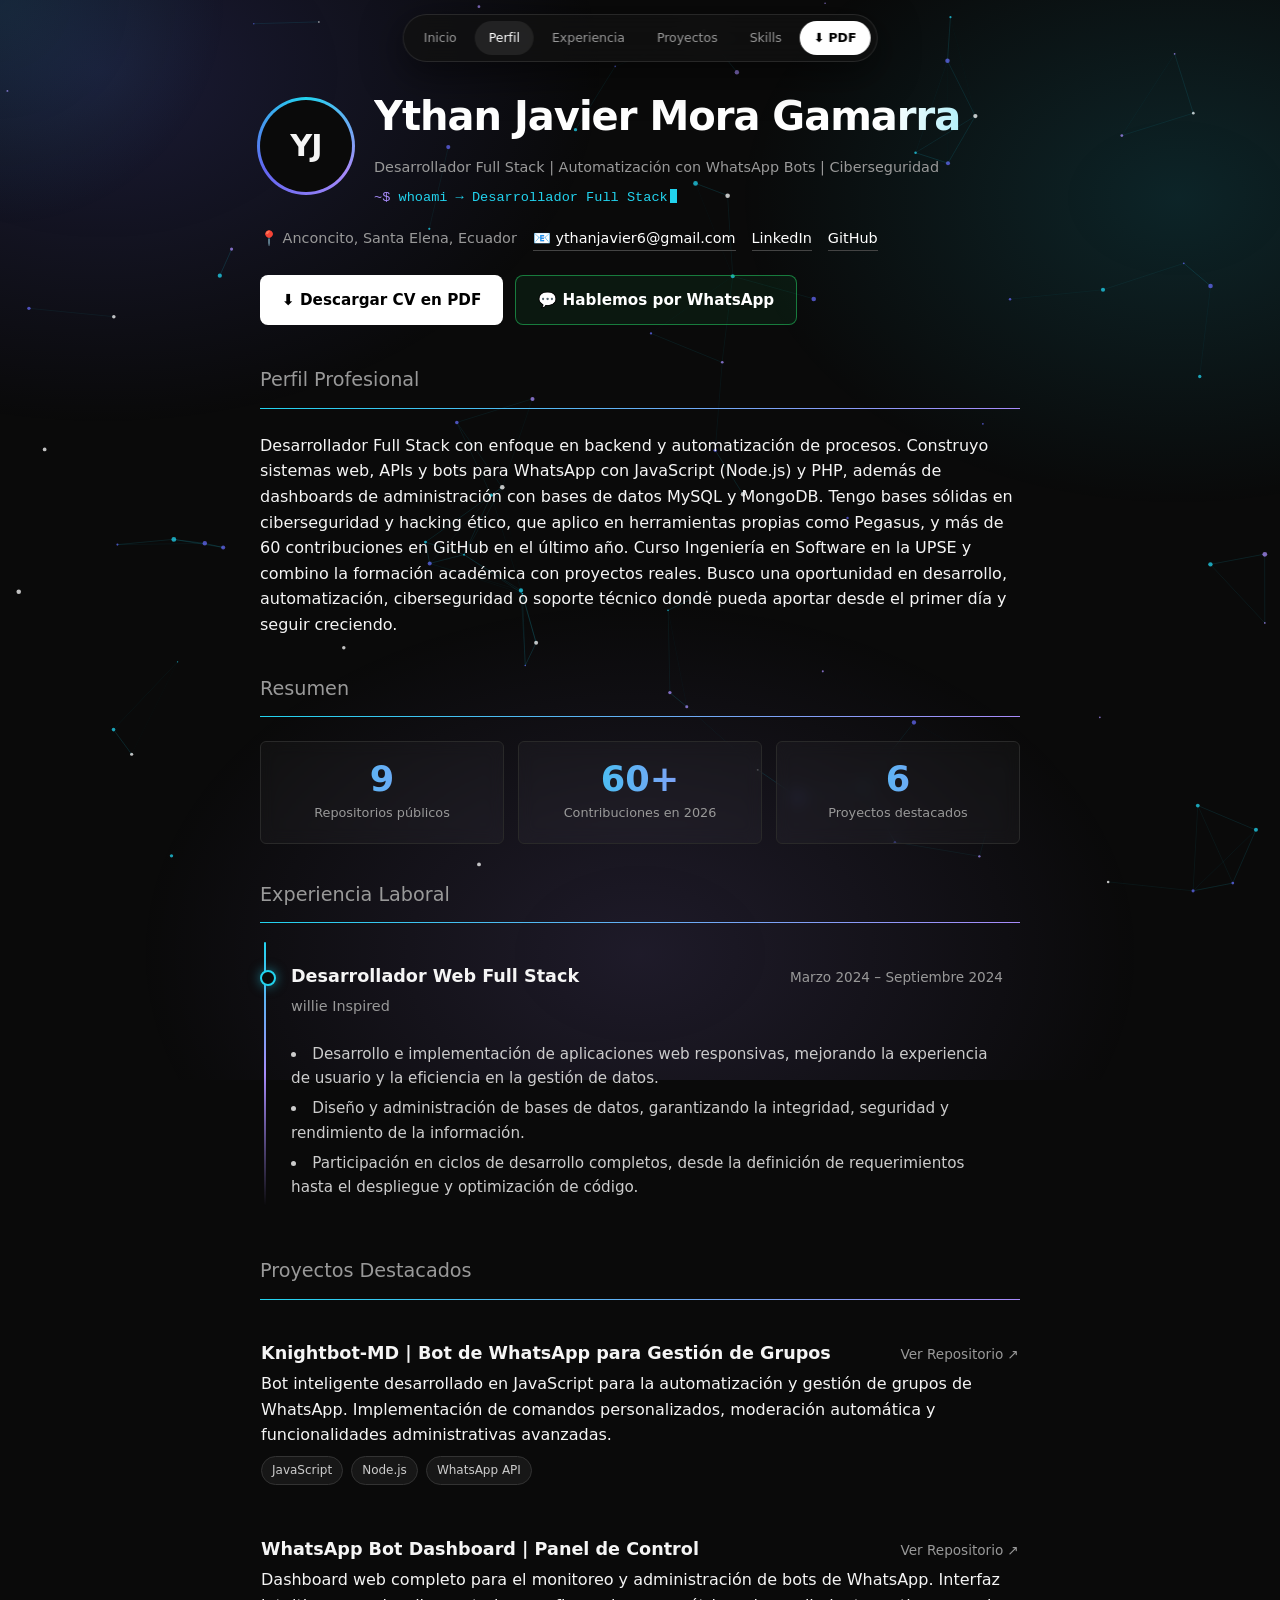
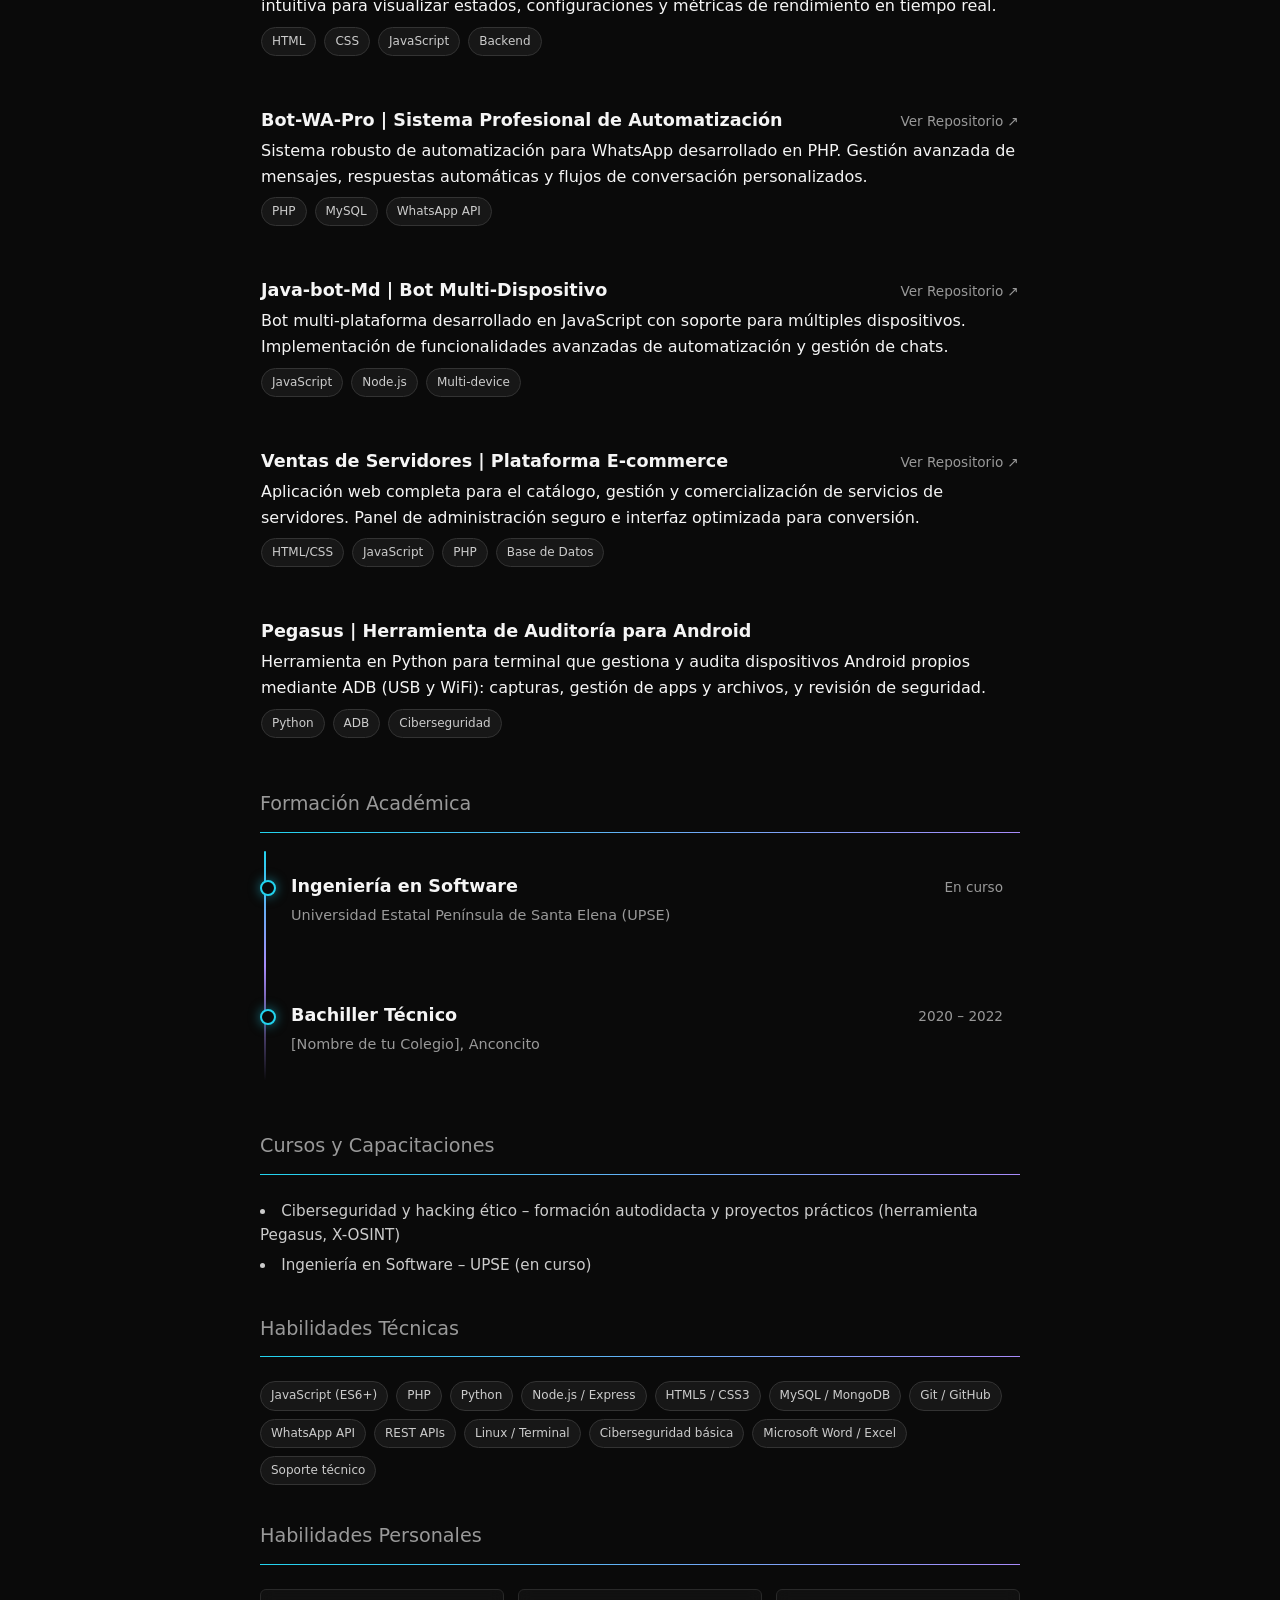
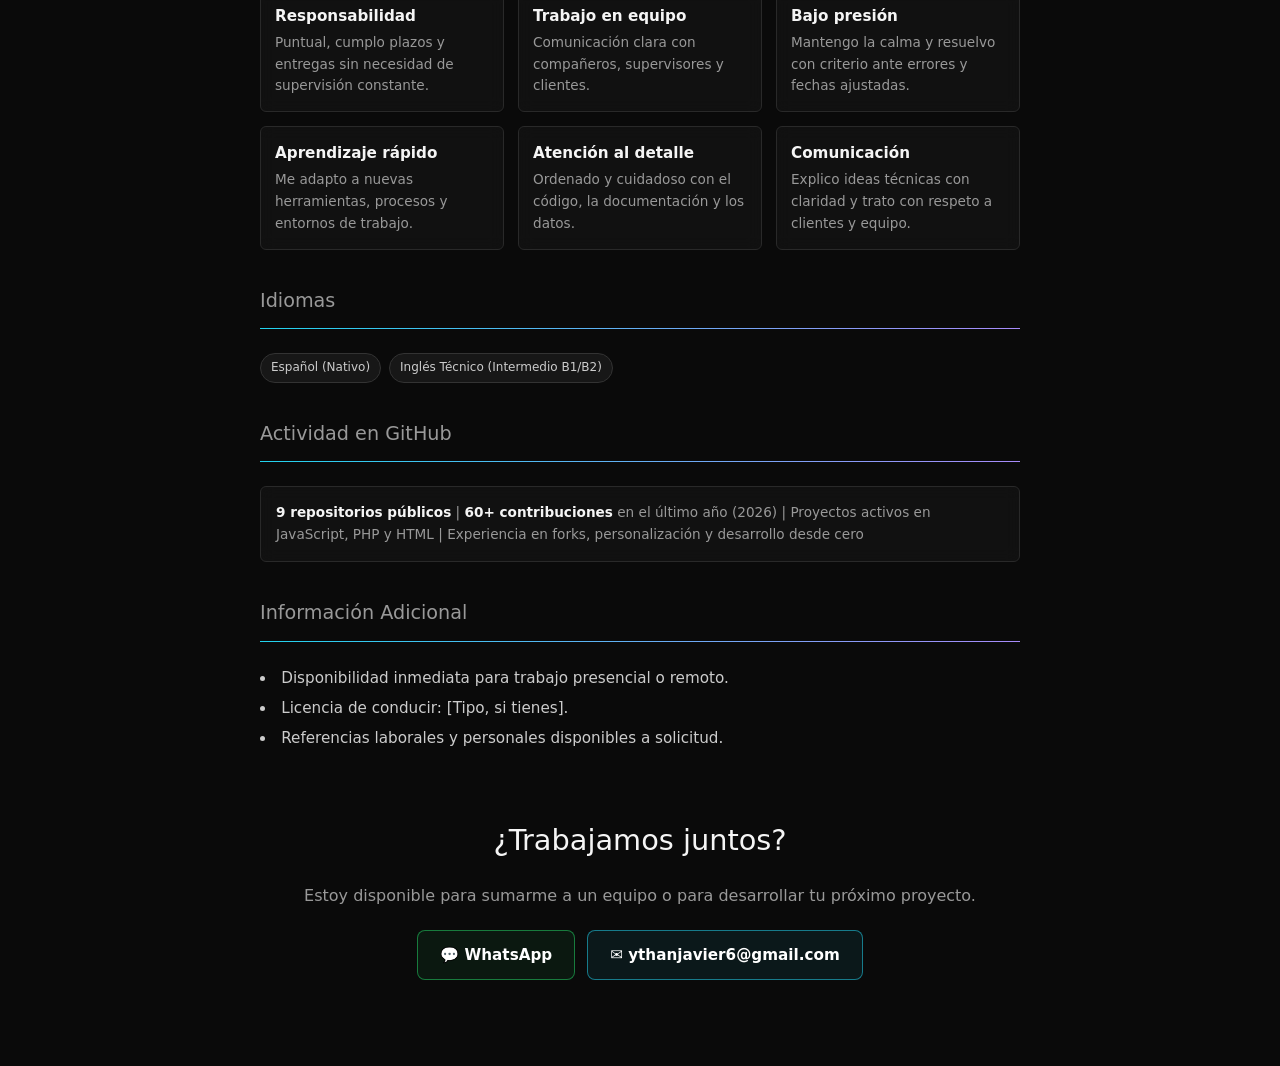
==== cv.html @ 25baaafd "Add files via upload" ====
<!DOCTYPE html>
<html lang="es">
<head>
  <meta charset="UTF-8">
  <meta name="viewport" content="width=device-width, initial-scale=1.0">
  <meta name="description" content="CV de Ythan Javier Mora Gamarra: Desarrollador Full Stack, automatización con WhatsApp Bots y ciberseguridad. Anconcito, Ecuador.">
  <meta name="theme-color" content="#0a0a0a">
  <title>CV - Ythan Javier Mora Gamarra</title>
  <style>
    :root { --bg: #0a0a0a; --text: #f5f5f5; --muted: #999; --line: #292929; --accent: #fff; }
    * { box-sizing: border-box; margin: 0; padding: 0; }
    body { background: var(--bg); color: var(--text); font-family: 'Inter', system-ui, sans-serif; line-height: 1.6; padding: 40px 20px; max-width: 800px; margin: 0 auto; }
    h1 { font-size: 2.5rem; letter-spacing: -1px; margin-bottom: 8px; }
    h2 { font-size: 1.2rem; color: var(--muted); font-weight: 500; margin-bottom: 24px; border-bottom: 1px solid var(--line); padding-bottom: 12px; }
    h3 { font-size: 1.1rem; margin-bottom: 4px; }
    .subtitle { font-size: 0.9rem; color: var(--muted); margin-bottom: 24px; }
    .contact-info { display: flex; flex-wrap: wrap; gap: 16px; font-size: 0.9rem; color: var(--muted); margin-bottom: 24px; }
    .contact-info a { color: var(--accent); text-decoration: none; border-bottom: 1px solid #444; }
    .btn-download { display: inline-flex; align-items: center; gap: 8px; background: var(--accent); color: #000; border: none; padding: 12px 22px; border-radius: 8px; font-size: 0.95rem; font-weight: 600; cursor: pointer; margin-bottom: 40px; font-family: inherit; }
    .btn-download:hover { background: #ddd; }
    .section { margin-bottom: 36px; }
    .job, .project, .edu { margin-bottom: 20px; }
    .job-header, .project-header { display: flex; justify-content: space-between; align-items: baseline; flex-wrap: wrap; }
    .date { font-size: 0.85rem; color: var(--muted); font-variant-numeric: tabular-nums; }
    a.date { color: var(--muted); text-decoration: none; }
    ul { list-style-position: inside; color: #ccc; font-size: 0.95rem; margin-top: 8px; }
    li { margin-bottom: 6px; }
    .tags { display: flex; flex-wrap: wrap; gap: 8px; margin-top: 8px; }
    .tag { font-size: 0.75rem; background: #171717; border: 1px solid #333; padding: 4px 10px; border-radius: 100px; color: #ccc; }
    .grid { display: grid; grid-template-columns: repeat(auto-fit, minmax(230px, 1fr)); gap: 14px; }
    .card { background: #111; border: 1px solid var(--line); padding: 14px; border-radius: 6px; }
    .card h3 { font-size: 0.95rem; }
    .card p { font-size: 0.85rem; color: var(--muted); margin: 0; }
    .github-stats { background: #111; border: 1px solid var(--line); padding: 15px; border-radius: 6px; margin-top: 10px; }
    .github-stats p { margin: 0; font-size: 0.85rem; color: var(--muted); }
    .github-stats strong { color: var(--text); }
    .refs { font-size: 0.9rem; color: var(--muted); }


    /* ===== Animaciones y efectos ===== */
    #bg { position: fixed; inset: 0; width: 100%; height: 100%; z-index: 0; pointer-events: none; }
    header, .section { position: relative; z-index: 1; }
    #progress { position: fixed; top: 0; left: 0; height: 3px; width: 0; background: linear-gradient(90deg, #6366f1, #22d3ee, #a78bfa); z-index: 10; box-shadow: 0 0 12px #22d3ee88; }

    h1 { background: linear-gradient(90deg, #fff 0%, #fff 35%, #22d3ee 50%, #a78bfa 65%, #fff 100%); background-size: 250% 100%; -webkit-background-clip: text; background-clip: text; -webkit-text-fill-color: transparent; animation: shimmer 6s linear infinite, fadeDown .9s ease both; }
    @keyframes shimmer { from { background-position: 100% 0; } to { background-position: -150% 0; } }
    @keyframes fadeDown { from { opacity: 0; transform: translateY(-18px); } to { opacity: 1; transform: none; } }
    @keyframes fadeUp { from { opacity: 0; transform: translateY(18px); } to { opacity: 1; transform: none; } }
    header .subtitle { animation: fadeUp .9s .25s ease both; }
    header .contact-info { animation: fadeUp .9s .4s ease both; }
    .btn-download { animation: fadeUp .9s .55s ease both, pulse 2.8s 1.6s infinite; transition: transform .2s, box-shadow .2s; }
    .btn-download:hover { transform: translateY(-2px) scale(1.03); box-shadow: 0 8px 28px #22d3ee55; }
    .btn-download:active { transform: scale(.98); }
    @keyframes pulse { 0%,100% { box-shadow: 0 0 0 0 #22d3ee66; } 50% { box-shadow: 0 0 0 12px #22d3ee00; } }

    .reveal { opacity: 0; transform: translateY(28px); transition: opacity .7s ease, transform .7s ease; transition-delay: var(--d, 0s); }
    .reveal.visible { opacity: 1; transform: none; }

    h2 { position: relative; }
    h2::after { content: ""; position: absolute; left: 0; bottom: -1px; height: 1px; width: 0; background: linear-gradient(90deg, #22d3ee, #a78bfa); transition: width 1s ease .2s; }
    .section.visible h2::after { width: 100%; }

    .project, .job, .edu { padding: 14px 16px; margin-left: -16px; margin-right: -16px; border-radius: 10px; border: 1px solid transparent; transition: background .25s, border-color .25s, transform .25s; }
    .project:hover, .job:hover, .edu:hover { background: #ffffff08; border-color: #22d3ee33; transform: translateX(4px); }
    .card { transition: transform .25s, border-color .25s, box-shadow .25s; }
    .card:hover { transform: translateY(-5px); border-color: #22d3ee66; box-shadow: 0 10px 30px #22d3ee18; }
    .tag { transition: transform .2s, border-color .2s, background .2s, color .2s; }
    .tag:hover { transform: translateY(-2px); border-color: #22d3ee; background: #22d3ee14; color: #fff; }
    a.date { transition: color .2s; }
    a.date:hover { color: #22d3ee; }
    .contact-info a { transition: color .2s, border-color .2s; }
    .contact-info a:hover { color: #22d3ee; border-color: #22d3ee; }

    .stats { display: grid; grid-template-columns: repeat(auto-fit, minmax(150px, 1fr)); gap: 14px; }
    .stat { background: #111; border: 1px solid var(--line); border-radius: 6px; padding: 18px 14px; text-align: center; transition: transform .25s, border-color .25s; }
    .stat:hover { transform: translateY(-4px); border-color: #22d3ee66; }
    .stat strong { display: block; font-size: 2.2rem; line-height: 1.1; background: linear-gradient(90deg, #22d3ee, #a78bfa); -webkit-background-clip: text; background-clip: text; -webkit-text-fill-color: transparent; font-variant-numeric: tabular-nums; }
    .stat span { font-size: .8rem; color: var(--muted); }

    /* ===== Nivel pro ===== */
    html { scroll-behavior: smooth; scroll-padding-top: 80px; }
    body { padding-top: 84px; }
    body::before { content: ""; position: fixed; inset: -20%; z-index: 0; pointer-events: none; background: radial-gradient(40% 40% at 20% 20%, #6366f130, transparent 70%), radial-gradient(35% 35% at 80% 30%, #22d3ee22, transparent 70%), radial-gradient(40% 40% at 50% 90%, #a78bfa22, transparent 70%); animation: drift 24s ease-in-out infinite alternate; }
    @keyframes drift { to { transform: translate3d(4%, -3%, 0) scale(1.12); } }
    #spot { position: fixed; left: 0; top: 0; width: 520px; height: 520px; margin: -260px 0 0 -260px; border-radius: 50%; pointer-events: none; z-index: 0; background: radial-gradient(circle, #22d3ee18, transparent 62%); will-change: transform; }

    #nav { position: fixed; top: 14px; left: 50%; transform: translateX(-50%); z-index: 20; display: flex; gap: 4px; padding: 6px; max-width: calc(100vw - 20px); overflow-x: auto; background: #111c; border: 1px solid #ffffff1a; border-radius: 100px; -webkit-backdrop-filter: blur(14px); backdrop-filter: blur(14px); box-shadow: 0 10px 40px #0008; scrollbar-width: none; }
    #nav::-webkit-scrollbar { display: none; }
    #nav a { flex: none; font-size: .78rem; color: var(--muted); text-decoration: none; padding: 7px 14px; border-radius: 100px; transition: background .2s, color .2s; }
    #nav a:hover { color: #fff; }
    #nav a.on { background: #ffffff14; color: #fff; }
    #nav .nav-pdf { background: #fff; color: #000; font-weight: 600; }
    #nav .nav-pdf:hover { background: #22d3ee; color: #000; }

    .hero-top { display: flex; align-items: center; gap: 22px; flex-wrap: wrap; margin-bottom: 18px; }
    .hero-top .subtitle { margin-bottom: 8px; }
    .avatar { position: relative; isolation: isolate; width: 92px; height: 92px; flex: none; border-radius: 50%; display: grid; place-items: center; font-size: 1.9rem; font-weight: 800; letter-spacing: -1px; animation: fadeDown .9s ease both; }
    .avatar::before { content: ""; position: absolute; inset: -3px; border-radius: 50%; z-index: -2; background: conic-gradient(#22d3ee, #a78bfa, #6366f1, #22d3ee); animation: spin 6s linear infinite; }
    .avatar::after { content: ""; position: absolute; inset: 0; border-radius: 50%; background: #0a0a0a; z-index: -1; }
    @keyframes spin { to { transform: rotate(360deg); } }
    .typing { font-family: ui-monospace, Menlo, Consolas, monospace; font-size: .85rem; color: #22d3ee; margin: 0; min-height: 1.4em; }
    .typing .prompt { color: #a78bfa; }
    .caret { display: inline-block; width: 7px; height: 1em; background: #22d3ee; margin-left: 2px; vertical-align: -2px; animation: blink 1s steps(1) infinite; }
    @keyframes blink { 50% { opacity: 0; } }

    .cta-row { display: flex; gap: 12px; flex-wrap: wrap; margin-bottom: 40px; }
    .cta-row .btn-download { margin-bottom: 0; }
    .btn-wa, .btn-mail { display: inline-flex; align-items: center; gap: 8px; padding: 12px 22px; border-radius: 8px; font-size: .95rem; font-weight: 600; text-decoration: none; color: #fff; transition: transform .2s, box-shadow .2s, background .2s; animation: fadeUp .9s .65s ease both; }
    .btn-wa { border: 1px solid #25d36688; background: #25d36612; }
    .btn-wa:hover { background: #25d36628; transform: translateY(-2px); box-shadow: 0 8px 28px #25d36644; }
    .btn-mail { border: 1px solid #22d3ee88; background: #22d3ee12; }
    .btn-mail:hover { background: #22d3ee28; transform: translateY(-2px); box-shadow: 0 8px 28px #22d3ee44; }
    .cta-final { text-align: center; padding: 30px 0 10px; }
    .cta-final h2 { font-size: 1.8rem; color: var(--text); border: none; margin-bottom: 8px; }
    .cta-final h2::after { display: none; }
    .cta-final p { color: var(--muted); margin-bottom: 22px; }
    .cta-final .cta-row { justify-content: center; margin-bottom: 0; }

    #experiencia, #formacion { position: relative; }
    #experiencia::before, #formacion::before { content: ""; position: absolute; left: 4px; top: 62px; bottom: 14px; width: 2px; border-radius: 2px; background: linear-gradient(#22d3ee, #a78bfa, transparent); }
    .job, .edu { position: relative; }
    #experiencia .job, #formacion .edu { margin-left: 0; margin-right: 0; padding-left: 30px; }
    #experiencia .job::before, #formacion .edu::before { content: ""; position: absolute; left: -1px; top: 22px; width: 12px; height: 12px; border-radius: 50%; background: #0a0a0a; border: 2px solid #22d3ee; box-shadow: 0 0 12px #22d3ee88; }

    .card, .stat, .github-stats { background: #ffffff08; -webkit-backdrop-filter: blur(8px); backdrop-filter: blur(8px); }
    .card.reveal, .project.reveal, .job.reveal, .edu.reveal { transition: opacity .7s ease, transform .3s ease, background .25s, border-color .25s, box-shadow .25s; }
    .card.tilt, .stat.tilt { transition: border-color .25s, box-shadow .25s; }

    @media (prefers-reduced-motion: reduce) {
      *, *::before, *::after { animation: none !important; transition: none !important; }
      .reveal { opacity: 1; transform: none; }
      h1 { -webkit-text-fill-color: #fff; background: none; }
    }

    @media print {
      @page { margin: 14mm; }
      body { background: #fff; color: #111; padding: 0; max-width: 100%; }
      h1, h3, a { color: #000 !important; }
      .subtitle, .date, .contact-info, li, .tag, .card p, .refs { color: #333 !important; }
      .tag { border-color: #ccc; background: #f5f5f5; }
      .github-stats, .card, .stat { border-color: #ccc; background: #f9f9f9; }
      .stat strong { background: none; -webkit-text-fill-color: #000; }
      .stat span { color: #333; }
      h2 { border-color: #ccc; }
      a { text-decoration: none; border: none !important; }
      .btn-download, #bg, #progress { display: none !important; }
      .reveal { opacity: 1 !important; transform: none !important; }
      h1 { background: none !important; -webkit-text-fill-color: #000 !important; animation: none !important; }
      h2::after { display: none; }
      #nav, #spot, .btn-wa, .btn-mail, .typing, .avatar::before, body::before { display: none !important; }
      .avatar { width: 72px; height: 72px; font-size: 1.5rem; border: 2px solid #000; color: #000; }
      .avatar::after { background: #fff; }
      body { padding-top: 0; }
      #experiencia::before, #formacion::before, #experiencia .job::before, #formacion .edu::before { display: none; }
      #experiencia .job, #formacion .edu { padding-left: 0; }
      .card, .stat, .github-stats { background: #f9f9f9; -webkit-backdrop-filter: none; backdrop-filter: none; }
      .cta-final h2 { color: #000; }
      .project, .job, .edu { margin: 0 0 20px; padding: 0; }
      .job, .project, .edu, .card, .stat { break-inside: avoid; }
    }
  </style>
</head>
<body>
  <canvas id="bg"></canvas>
  <div id="progress"></div>
  <nav id="nav" aria-label="Secciones">
    <a href="index.html">Inicio</a><a href="#perfil">Perfil</a><a href="#experiencia">Experiencia</a><a href="#proyectos">Proyectos</a><a href="#habilidades">Skills</a><a class="nav-pdf" href="#" onclick="window.print();return false">⬇ PDF</a>
  </nav>
  <header id="top">
    <div class="hero-top">
      <div class="avatar">YJ</div>
      <div>
        <h1>Ythan Javier Mora Gamarra</h1>
        <p class="subtitle">Desarrollador Full Stack | Automatización con WhatsApp Bots | Ciberseguridad</p>
        <p class="typing"><span class="prompt">~$</span> <span id="typed"></span><span class="caret"></span></p>
      </div>
    </div>
    <div class="contact-info">
      <span>📍 Anconcito, Santa Elena, Ecuador</span>
      <a href="mailto:ythanjavier6@gmail.com">📧 ythanjavier6@gmail.com</a>
      <a href="https://linkedin.com/in/ythan-javier-3664b032b" target="_blank">LinkedIn</a>
      <a href="https://github.com/JAVIER10733" target="_blank">GitHub</a>
    </div>
    <div class="cta-row">
      <button class="btn-download" onclick="window.print()">⬇ Descargar CV en PDF</button>
      <a class="btn-wa" href="https://wa.me/593991459589?text=Hola%20Ythan,%20vi%20tu%20CV%20y%20me%20gustar%C3%ADa%20contactarte." target="_blank">💬 Hablemos por WhatsApp</a>
    </div>
  </header>

  <section class="section" id="perfil">
    <h2>Perfil Profesional</h2>
    <p>Desarrollador Full Stack con enfoque en backend y automatización de procesos. Construyo sistemas web, APIs y bots para WhatsApp con JavaScript (Node.js) y PHP, además de dashboards de administración con bases de datos MySQL y MongoDB. Tengo bases sólidas en ciberseguridad y hacking ético, que aplico en herramientas propias como Pegasus, y más de 60 contribuciones en GitHub en el último año. Curso Ingeniería en Software en la UPSE y combino la formación académica con proyectos reales. Busco una oportunidad en desarrollo, automatización, ciberseguridad o soporte técnico donde pueda aportar desde el primer día y seguir creciendo.</p>
  </section>

  <section class="section">
    <h2>Resumen</h2>
    <div class="stats">
      <div class="stat"><strong class="stat-num" data-count="9">9</strong><span>Repositorios públicos</span></div>
      <div class="stat"><strong class="stat-num" data-count="60" data-suffix="+">60+</strong><span>Contribuciones en 2026</span></div>
      <div class="stat"><strong class="stat-num" data-count="6">6</strong><span>Proyectos destacados</span></div>
    </div>
  </section>

  <section class="section" id="experiencia">
    <h2>Experiencia Laboral</h2>

    <div class="job">
      <div class="job-header">
        <h3>Desarrollador Web Full Stack</h3>
        <span class="date">Marzo 2024 – Septiembre 2024</span>
      </div>
      <p class="subtitle">willie Inspired</p>
      <ul>
        <li>Desarrollo e implementación de aplicaciones web responsivas, mejorando la experiencia de usuario y la eficiencia en la gestión de datos.</li>
        <li>Diseño y administración de bases de datos, garantizando la integridad, seguridad y rendimiento de la información.</li>
        <li>Participación en ciclos de desarrollo completos, desde la definición de requerimientos hasta el despliegue y optimización de código.</li>
      </ul>
    </div>
  </section>

  <section class="section" id="proyectos">
    <h2>Proyectos Destacados</h2>

    <div class="project">
      <div class="project-header">
        <h3>Knightbot-MD | Bot de WhatsApp para Gestión de Grupos</h3>
        <a href="https://github.com/JAVIER10733/Knightbot-MD" target="_blank" class="date">Ver Repositorio ↗</a>
      </div>
      <p>Bot inteligente desarrollado en JavaScript para la automatización y gestión de grupos de WhatsApp. Implementación de comandos personalizados, moderación automática y funcionalidades administrativas avanzadas.</p>
      <div class="tags"><span class="tag">JavaScript</span><span class="tag">Node.js</span><span class="tag">WhatsApp API</span></div>
    </div>

    <div class="project">
      <div class="project-header">
        <h3>WhatsApp Bot Dashboard | Panel de Control</h3>
        <a href="https://github.com/JAVIER10733/whatsapp-bot-dashboard" target="_blank" class="date">Ver Repositorio ↗</a>
      </div>
      <p>Dashboard web completo para el monitoreo y administración de bots de WhatsApp. Interfaz intuitiva para visualizar estados, configuraciones y métricas de rendimiento en tiempo real.</p>
      <div class="tags"><span class="tag">HTML</span><span class="tag">CSS</span><span class="tag">JavaScript</span><span class="tag">Backend</span></div>
    </div>

    <div class="project">
      <div class="project-header">
        <h3>Bot-WA-Pro | Sistema Profesional de Automatización</h3>
        <a href="https://github.com/JAVIER10733/bot-wa-pro" target="_blank" class="date">Ver Repositorio ↗</a>
      </div>
      <p>Sistema robusto de automatización para WhatsApp desarrollado en PHP. Gestión avanzada de mensajes, respuestas automáticas y flujos de conversación personalizados.</p>
      <div class="tags"><span class="tag">PHP</span><span class="tag">MySQL</span><span class="tag">WhatsApp API</span></div>
    </div>

    <div class="project">
      <div class="project-header">
        <h3>Java-bot-Md | Bot Multi-Dispositivo</h3>
        <a href="https://github.com/JAVIER10733/Java-bot-Md" target="_blank" class="date">Ver Repositorio ↗</a>
      </div>
      <p>Bot multi-plataforma desarrollado en JavaScript con soporte para múltiples dispositivos. Implementación de funcionalidades avanzadas de automatización y gestión de chats.</p>
      <div class="tags"><span class="tag">JavaScript</span><span class="tag">Node.js</span><span class="tag">Multi-device</span></div>
    </div>

    <div class="project">
      <div class="project-header">
        <h3>Ventas de Servidores | Plataforma E-commerce</h3>
        <a href="https://github.com/JAVIER10733" target="_blank" class="date">Ver Repositorio ↗</a>
      </div>
      <p>Aplicación web completa para el catálogo, gestión y comercialización de servicios de servidores. Panel de administración seguro e interfaz optimizada para conversión.</p>
      <div class="tags"><span class="tag">HTML/CSS</span><span class="tag">JavaScript</span><span class="tag">PHP</span><span class="tag">Base de Datos</span></div>
    </div>

    <div class="project">
      <div class="project-header">
        <h3>Pegasus | Herramienta de Auditoría para Android</h3>
      </div>
      <p>Herramienta en Python para terminal que gestiona y audita dispositivos Android propios mediante ADB (USB y WiFi): capturas, gestión de apps y archivos, y revisión de seguridad.</p>
      <div class="tags"><span class="tag">Python</span><span class="tag">ADB</span><span class="tag">Ciberseguridad</span></div>
    </div>
  </section>

  <section class="section" id="formacion">
    <h2>Formación Académica</h2>
    <div class="edu">
      <div class="job-header">
        <h3>Ingeniería en Software</h3>
        <span class="date">En curso</span>
      </div>
      <p class="subtitle">Universidad Estatal Península de Santa Elena (UPSE)</p>
    </div>
    <div class="edu">
      <div class="job-header">
        <h3>Bachiller Técnico</h3>
        <span class="date">2020 – 2022</span>
      </div>
      <p class="subtitle">[Nombre de tu Colegio], Anconcito</p>
    </div>
  </section>

  <section class="section">
    <h2>Cursos y Capacitaciones</h2>
    <ul>
      <li>Ciberseguridad y hacking ético – formación autodidacta y proyectos prácticos (herramienta Pegasus, X-OSINT)</li>
      <li>Ingeniería en Software – UPSE (en curso)</li>
    </ul>
  </section>

  <section class="section" id="habilidades">
    <h2>Habilidades Técnicas</h2>
    <div class="tags">
      <span class="tag">JavaScript (ES6+)</span>
      <span class="tag">PHP</span>
      <span class="tag">Python</span>
      <span class="tag">Node.js / Express</span>
      <span class="tag">HTML5 / CSS3</span>
      <span class="tag">MySQL / MongoDB</span>
      <span class="tag">Git / GitHub</span>
      <span class="tag">WhatsApp API</span>
      <span class="tag">REST APIs</span>
      <span class="tag">Linux / Terminal</span>
      <span class="tag">Ciberseguridad básica</span>
      <span class="tag">Microsoft Word / Excel</span>
      <span class="tag">Soporte técnico</span>
    </div>
  </section>

  <section class="section">
    <h2>Habilidades Personales</h2>
    <div class="grid">
      <div class="card"><h3>Responsabilidad</h3><p>Puntual, cumplo plazos y entregas sin necesidad de supervisión constante.</p></div>
      <div class="card"><h3>Trabajo en equipo</h3><p>Comunicación clara con compañeros, supervisores y clientes.</p></div>
      <div class="card"><h3>Bajo presión</h3><p>Mantengo la calma y resuelvo con criterio ante errores y fechas ajustadas.</p></div>
      <div class="card"><h3>Aprendizaje rápido</h3><p>Me adapto a nuevas herramientas, procesos y entornos de trabajo.</p></div>
      <div class="card"><h3>Atención al detalle</h3><p>Ordenado y cuidadoso con el código, la documentación y los datos.</p></div>
      <div class="card"><h3>Comunicación</h3><p>Explico ideas técnicas con claridad y trato con respeto a clientes y equipo.</p></div>
    </div>
  </section>

  <section class="section">
    <h2>Idiomas</h2>
    <div class="tags">
      <span class="tag">Español (Nativo)</span>
      <span class="tag">Inglés Técnico (Intermedio B1/B2)</span>
    </div>
  </section>

  <section class="section">
    <h2>Actividad en GitHub</h2>
    <div class="github-stats">
      <p><strong>9 repositorios públicos</strong> | <strong>60+ contribuciones</strong> en el último año (2026) | Proyectos activos en JavaScript, PHP y HTML | Experiencia en forks, personalización y desarrollo desde cero</p>
    </div>
  </section>

  <section class="section">
    <h2>Información Adicional</h2>
    <ul>
      <li>Disponibilidad inmediata para trabajo presencial o remoto.</li>
      <li>Licencia de conducir: [Tipo, si tienes].</li>
      <li>Referencias laborales y personales disponibles a solicitud.</li>
    </ul>
  </section>

  <section class="section cta-final">
    <h2>¿Trabajamos juntos?</h2>
    <p>Estoy disponible para sumarme a un equipo o para desarrollar tu próximo proyecto.</p>
    <div class="cta-row">
      <a class="btn-wa" href="https://wa.me/593979832977" target="_blank">💬 WhatsApp</a>
      <a class="btn-mail" href="mailto:ythanjavier6@gmail.com">✉ ythanjavier6@gmail.com</a>
    </div>
  </section>

  <script>
  (function () {
    // ---- Partículas de fondo ----
    var c = document.getElementById('bg'), ctx = c.getContext('2d');
    var W, H, dpr, parts = [], mouse = { x: -9999, y: -9999 }, lastY = window.scrollY;
    var colors = ['#22d3ee', '#a78bfa', '#6366f1', '#ffffff'];
    var reduce = window.matchMedia('(prefers-reduced-motion: reduce)').matches;

    function resize() {
      dpr = Math.min(window.devicePixelRatio || 1, 2);
      W = window.innerWidth; H = window.innerHeight;
      c.width = W * dpr; c.height = H * dpr;
      ctx.setTransform(dpr, 0, 0, dpr, 0, 0);
      var n = Math.min(110, Math.floor(W * H / 14000));
      parts = [];
      for (var i = 0; i < n; i++) {
        parts.push({
          x: Math.random() * W, y: Math.random() * H,
          vx: (Math.random() - .5) * .35, vy: (Math.random() - .5) * .35,
          r: Math.random() * 1.8 + .6, z: Math.random() * .3 + .05,
          col: colors[Math.floor(Math.random() * colors.length)]
        });
      }
    }
    window.addEventListener('resize', resize);
    window.addEventListener('mousemove', function (e) { mouse.x = e.clientX; mouse.y = e.clientY; });
    window.addEventListener('touchmove', function (e) { var t = e.touches[0]; mouse.x = t.clientX; mouse.y = t.clientY; }, { passive: true });
    window.addEventListener('mouseout', function () { mouse.x = mouse.y = -9999; });

    function frame() {
      ctx.clearRect(0, 0, W, H);
      var sdy = window.scrollY - lastY; lastY = window.scrollY;
      for (var i = 0; i < parts.length; i++) {
        var p = parts[i];
        var dx = p.x - mouse.x, dy = p.y - mouse.y, d = Math.sqrt(dx * dx + dy * dy);
        if (d < 130 && d > 0) { p.x += dx / d * 1.2; p.y += dy / d * 1.2; }
        p.x += p.vx; p.y += p.vy - sdy * p.z;
        if (p.x < 0) p.x = W; if (p.x > W) p.x = 0;
        if (p.y < 0) p.y = H; if (p.y > H) p.y = 0;
        ctx.globalAlpha = .75;
        ctx.fillStyle = p.col;
        ctx.beginPath(); ctx.arc(p.x, p.y, p.r, 0, 6.2832); ctx.fill();
        for (var j = i + 1; j < parts.length; j++) {
          var q = parts[j], ax = p.x - q.x, ay = p.y - q.y, dist = ax * ax + ay * ay;
          if (dist < 12000) {
            ctx.globalAlpha = (1 - dist / 12000) * .22;
            ctx.strokeStyle = '#22d3ee';
            ctx.lineWidth = .7;
            ctx.beginPath(); ctx.moveTo(p.x, p.y); ctx.lineTo(q.x, q.y); ctx.stroke();
          }
        }
      }
      if (!reduce) requestAnimationFrame(frame);
    }
    resize(); frame();

    // ---- Barra de progreso ----
    var bar = document.getElementById('progress');
    function prog() {
      var h = document.documentElement.scrollHeight - window.innerHeight;
      bar.style.width = (h > 0 ? window.scrollY / h * 100 : 0) + '%';
    }
    window.addEventListener('scroll', prog, { passive: true }); prog();

    // ---- Aparecer al hacer scroll ----
    var els = document.querySelectorAll('.section, .project, .job, .edu, .card, .github-stats');
    els.forEach(function (el, i) {
      el.classList.add('reveal');
      if (el.classList.contains('card')) el.style.setProperty('--d', ((i % 3) * .08) + 's');
    });
    if ('IntersectionObserver' in window) {
      var io = new IntersectionObserver(function (entries) {
        entries.forEach(function (en) {
          if (en.isIntersecting) { en.target.classList.add('visible'); io.unobserve(en.target); }
        });
      }, { threshold: .08 });
      els.forEach(function (el) { io.observe(el); });
    } else {
      els.forEach(function (el) { el.classList.add('visible'); });
    }

    // ---- Spotlight del cursor ----
    var fine = window.matchMedia('(hover: hover)').matches;
    if (fine && !reduce) {
      var spot = document.createElement('div'); spot.id = 'spot'; document.body.appendChild(spot);
      window.addEventListener('mousemove', function (e) { spot.style.transform = 'translate(' + e.clientX + 'px,' + e.clientY + 'px)'; });
    }

    // ---- Escritura tipo terminal ----
    var typed = document.getElementById('typed');
    var roles = ['whoami → Desarrollador Full Stack', 'bots --whatsapp → automatización inteligente', 'nmap --learn → ciberseguridad y hacking ético', 'git commit -m "siempre construyendo"'];
    var ri = 0, ci = 0, del = false;
    function type() {
      var w = roles[ri];
      typed.textContent = w.slice(0, ci);
      if (!del && ci < w.length) { ci++; return setTimeout(type, 45); }
      if (!del) { del = true; return setTimeout(type, 1600); }
      if (ci > 0) { ci--; return setTimeout(type, 22); }
      del = false; ri = (ri + 1) % roles.length; setTimeout(type, 300);
    }
    if (reduce) typed.textContent = roles[0]; else type();

    // ---- Menú: sección activa ----
    var links = document.querySelectorAll('#nav a[href^="#"]');
    var spy = new IntersectionObserver(function (es) {
      es.forEach(function (e) {
        if (e.isIntersecting) links.forEach(function (a) { a.classList.toggle('on', a.getAttribute('href') === '#' + e.target.id); });
      });
    }, { rootMargin: '-40% 0px -55% 0px' });
    document.querySelectorAll('#top, #perfil, #experiencia, #proyectos, #habilidades').forEach(function (x) { spy.observe(x); });

    // ---- Tilt 3D en tarjetas ----
    if (fine && !reduce) document.querySelectorAll('.card, .stat').forEach(function (el) {
      el.addEventListener('mousemove', function (e) {
        var r = el.getBoundingClientRect(), x = (e.clientX - r.left) / r.width - .5, y = (e.clientY - r.top) / r.height - .5;
        el.classList.add('tilt');
        el.style.transform = 'perspective(600px) rotateX(' + (-y * 10) + 'deg) rotateY(' + (x * 12) + 'deg) translateY(-4px)';
      });
      el.addEventListener('mouseleave', function () { el.classList.remove('tilt'); el.style.transform = ''; });
    });

    // ---- Contadores ----
    var nums = document.querySelectorAll('.stat-num');
    function setFinal() { nums.forEach(function (n) { n.textContent = n.dataset.count + (n.dataset.suffix || ''); }); }
    window.addEventListener('beforeprint', setFinal);
    if (!reduce && 'IntersectionObserver' in window) {
      nums.forEach(function (n) { n.textContent = '0'; });
      var co = new IntersectionObserver(function (entries) {
        entries.forEach(function (en) {
          if (!en.isIntersecting) return;
          var n = en.target, end = +n.dataset.count, t0 = null;
          (function step(t) {
            if (!t0) t0 = t;
            var k = Math.min((t - t0) / 1400, 1);
            n.textContent = Math.round(end * (1 - Math.pow(1 - k, 3))) + (k === 1 ? (n.dataset.suffix || '') : '');
            if (k < 1) requestAnimationFrame(step);
          })(performance.now());
          co.unobserve(n);
        });
      }, { threshold: .6 });
      nums.forEach(function (n) { co.observe(n); });
    }
  })();
  </script>
</body>
</html>
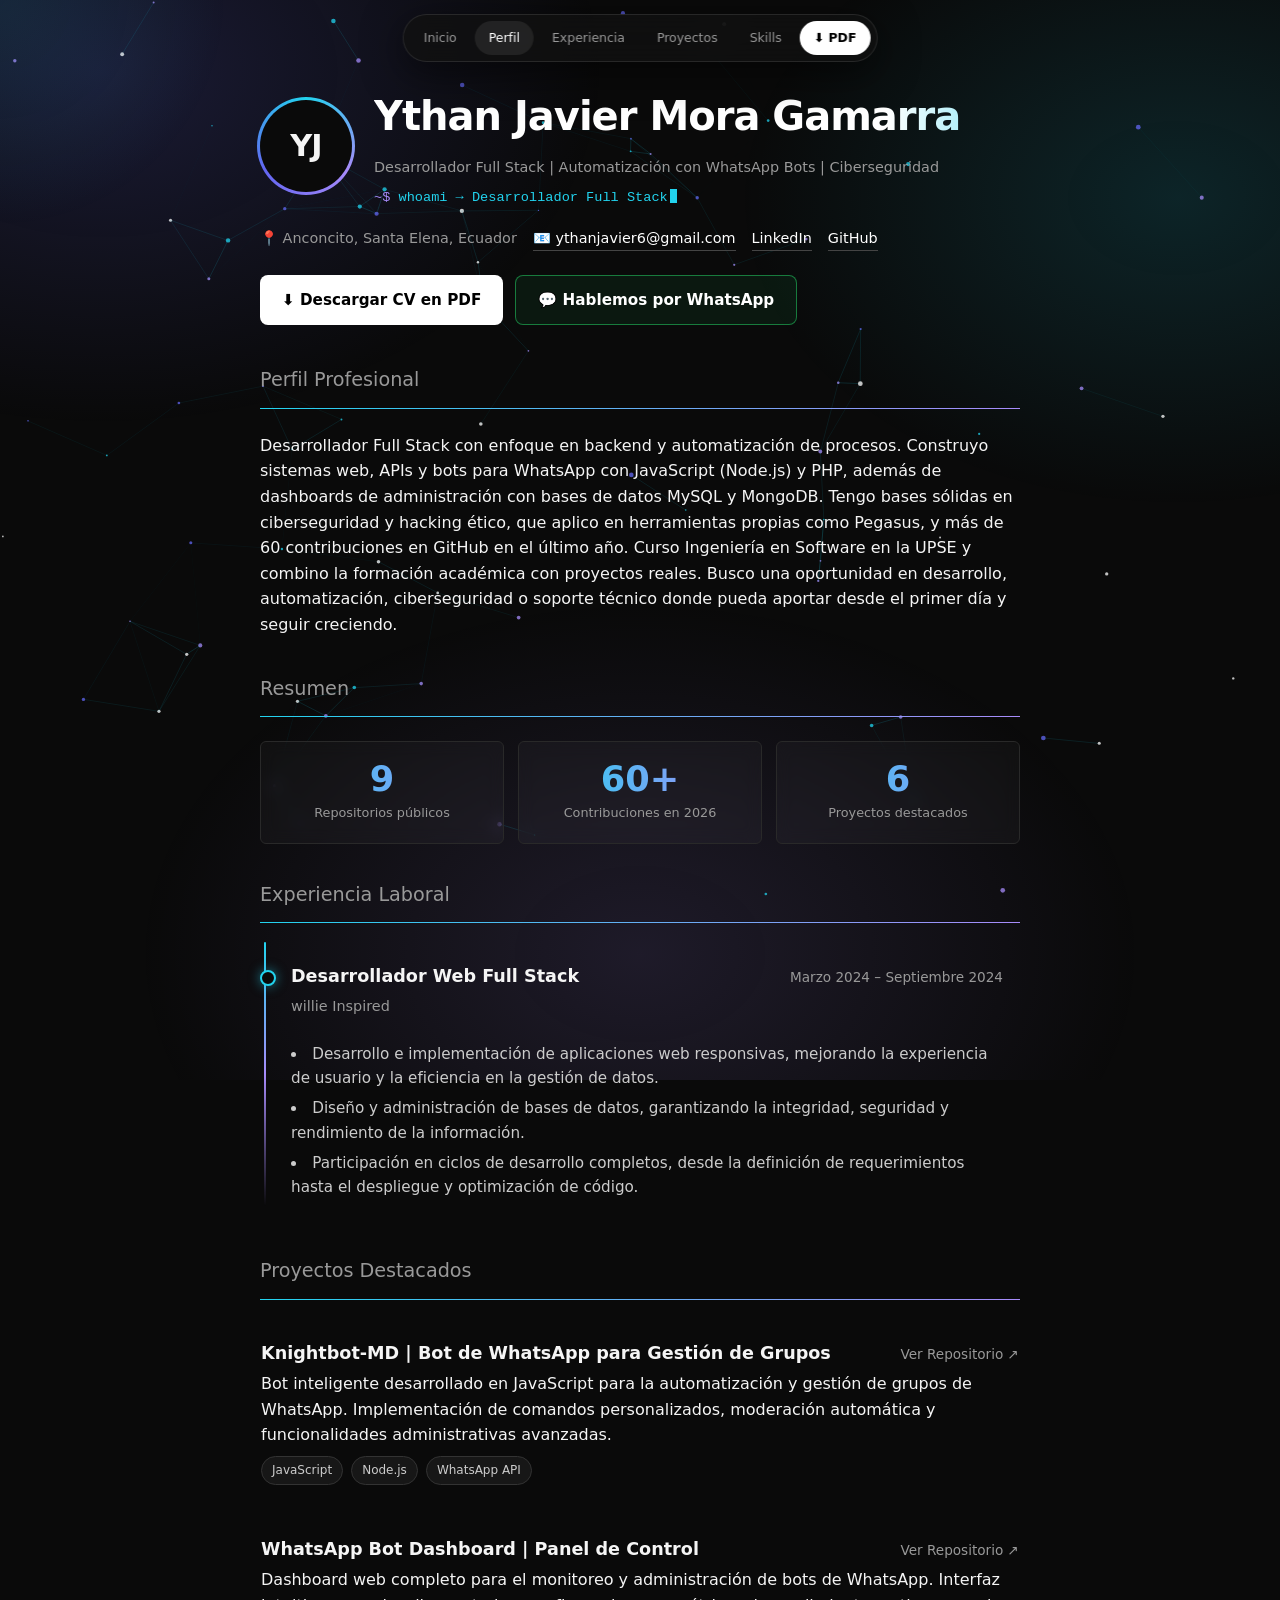
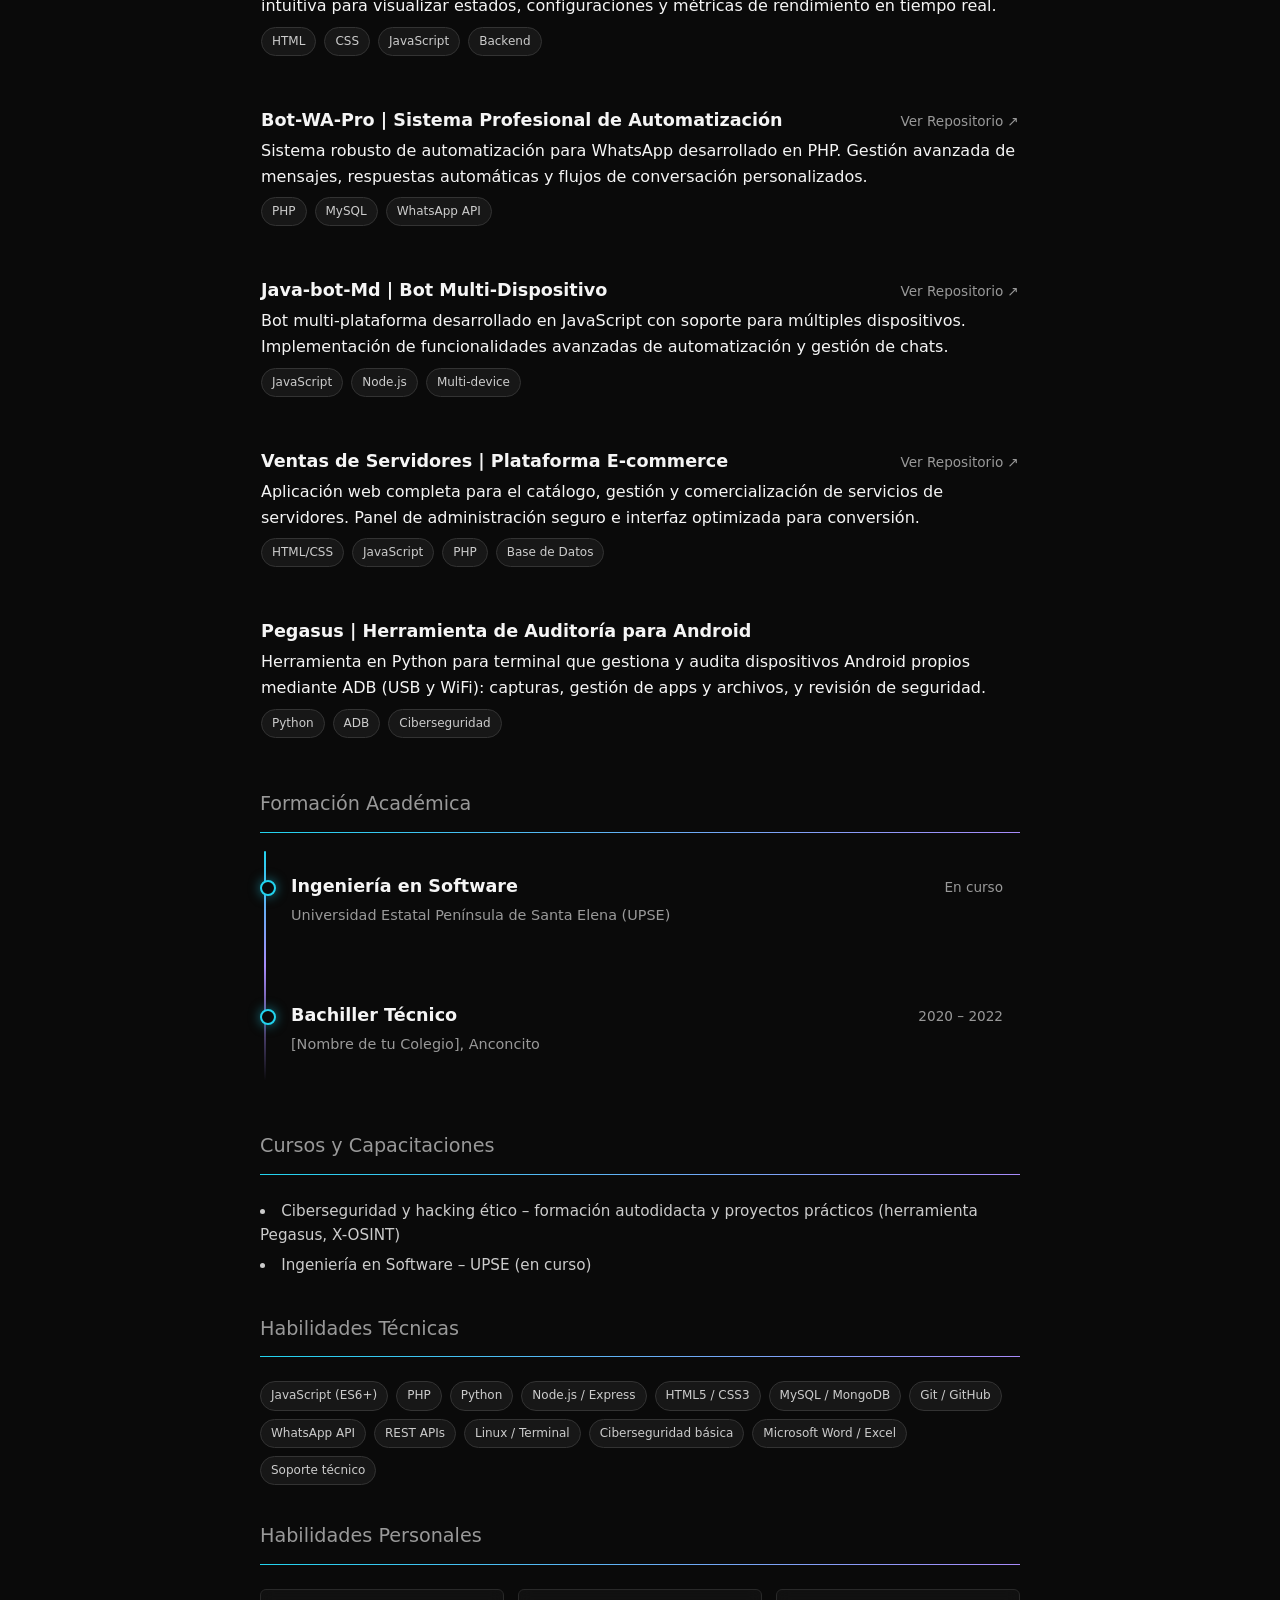
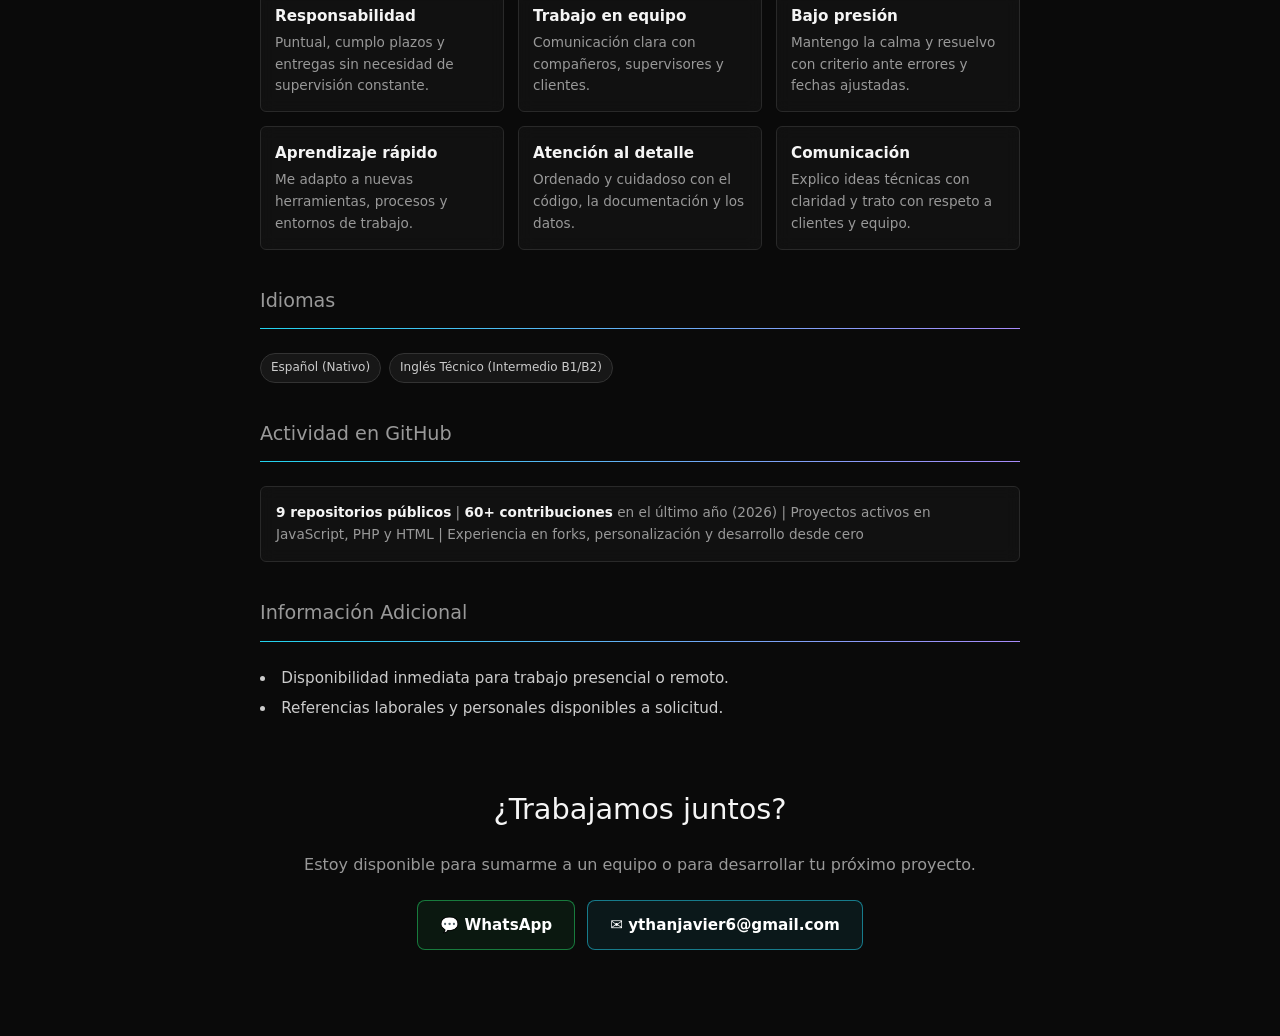
==== commit df014168: "Update print statement from 'Hello' to 'Goodbye'" ====
--- a/cv.html
+++ b/cv.html
@@ -351,7 +351,6 @@
     <h2>Información Adicional</h2>
     <ul>
       <li>Disponibilidad inmediata para trabajo presencial o remoto.</li>
-      <li>Licencia de conducir: [Tipo, si tienes].</li>
       <li>Referencias laborales y personales disponibles a solicitud.</li>
     </ul>
   </section>
@@ -510,4 +509,4 @@
   })();
   </script>
 </body>
-</html>+</html>
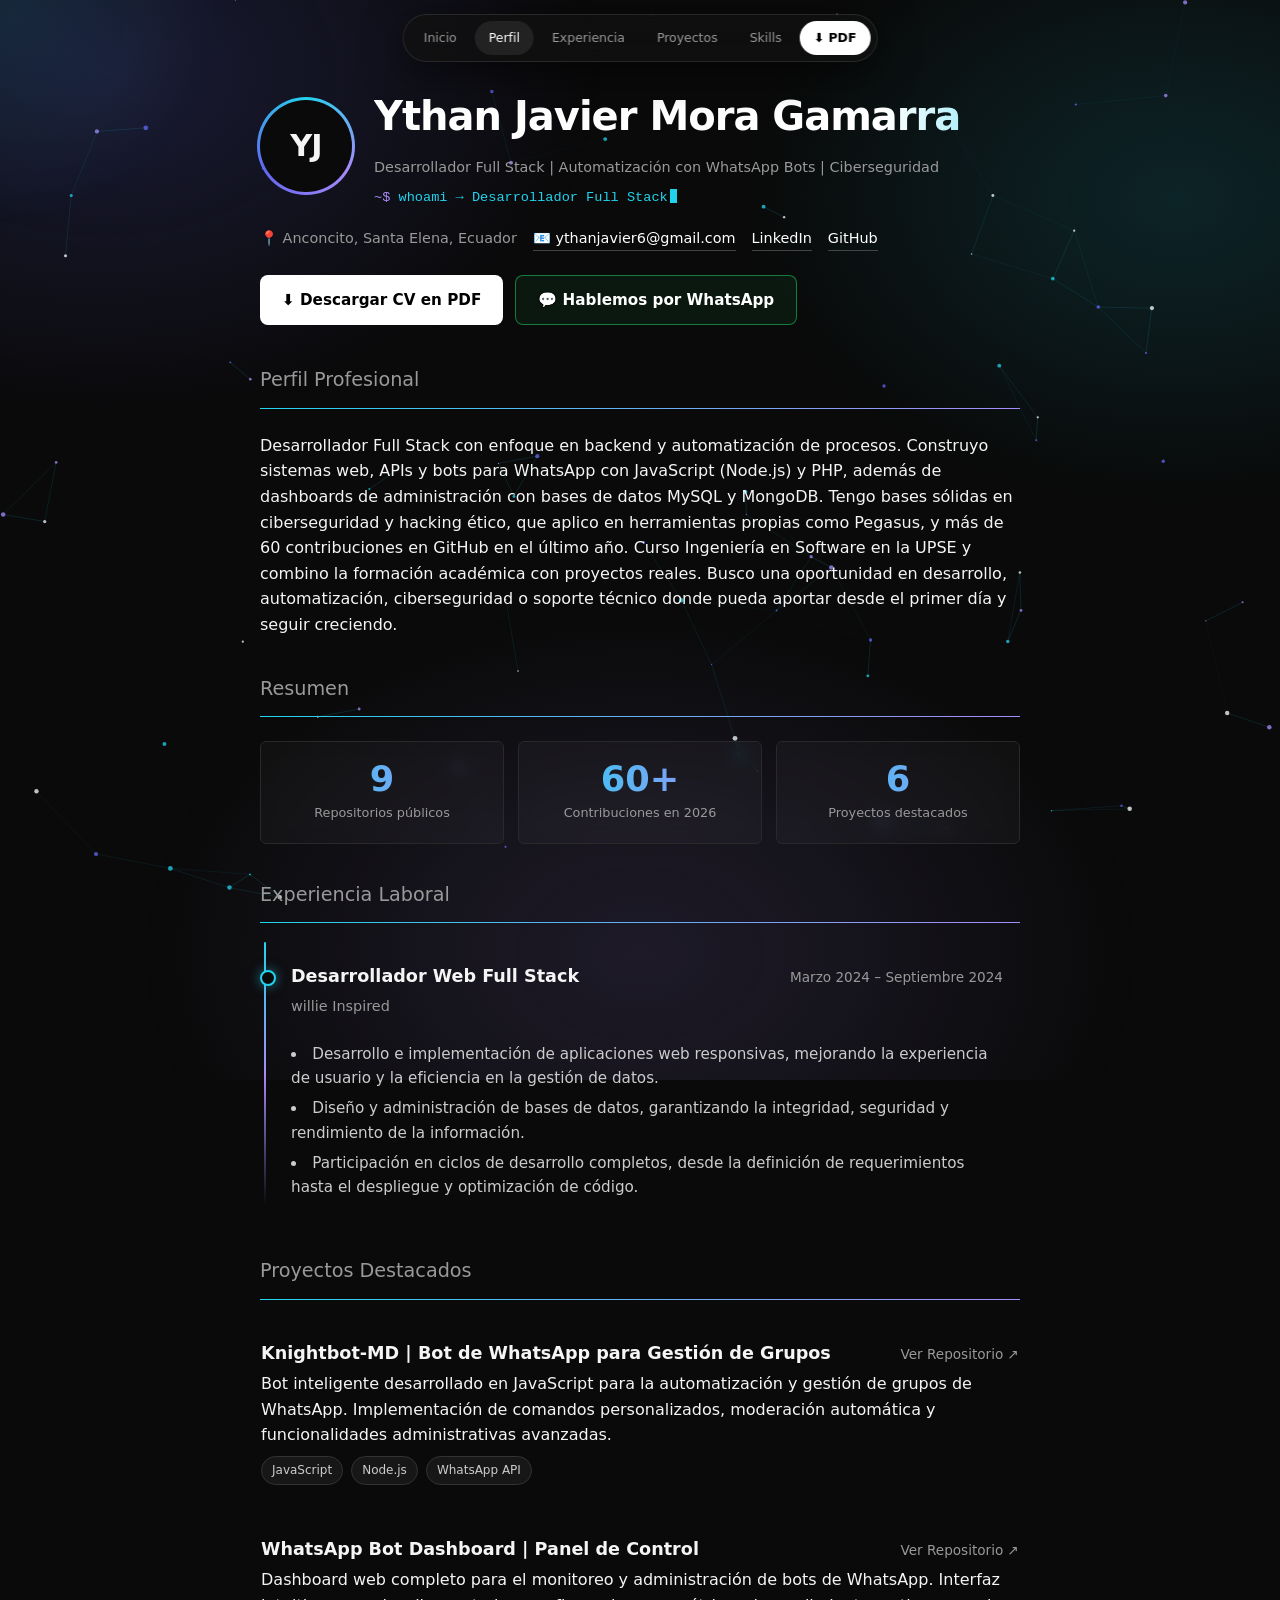
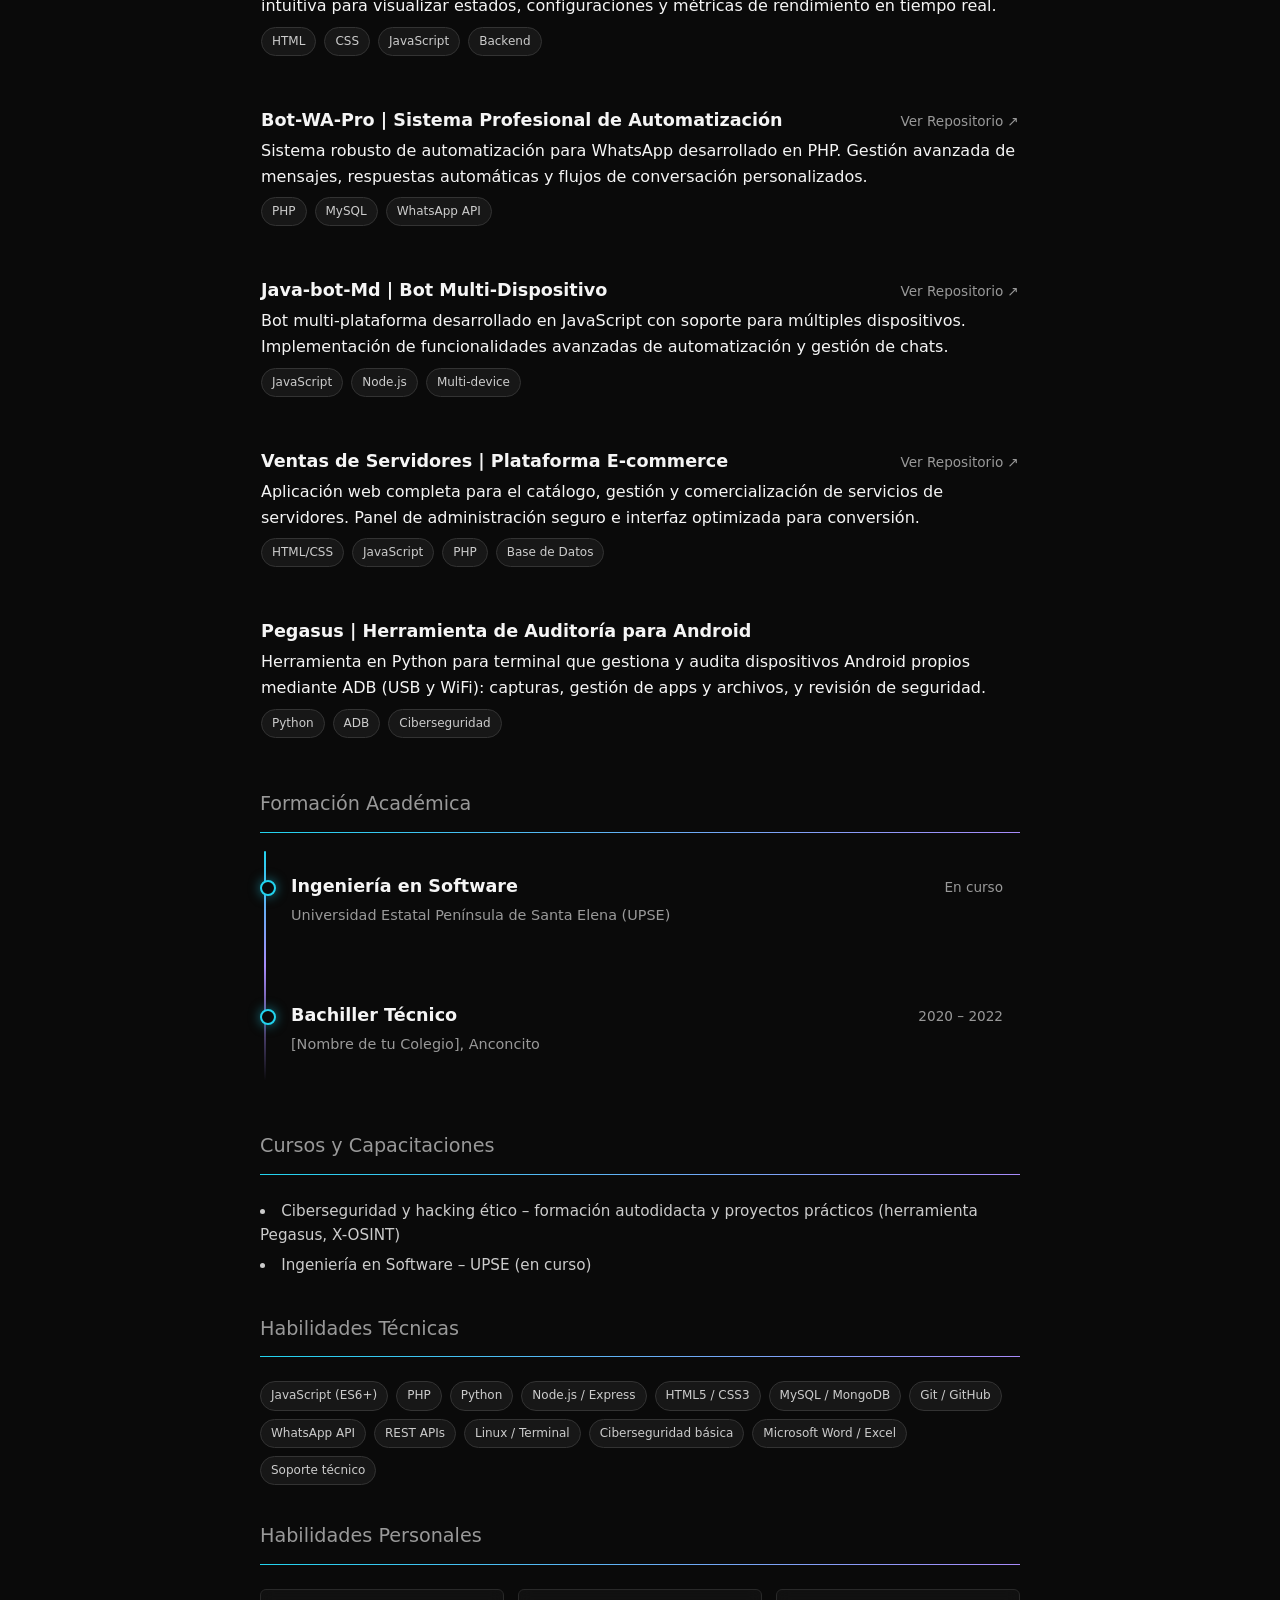
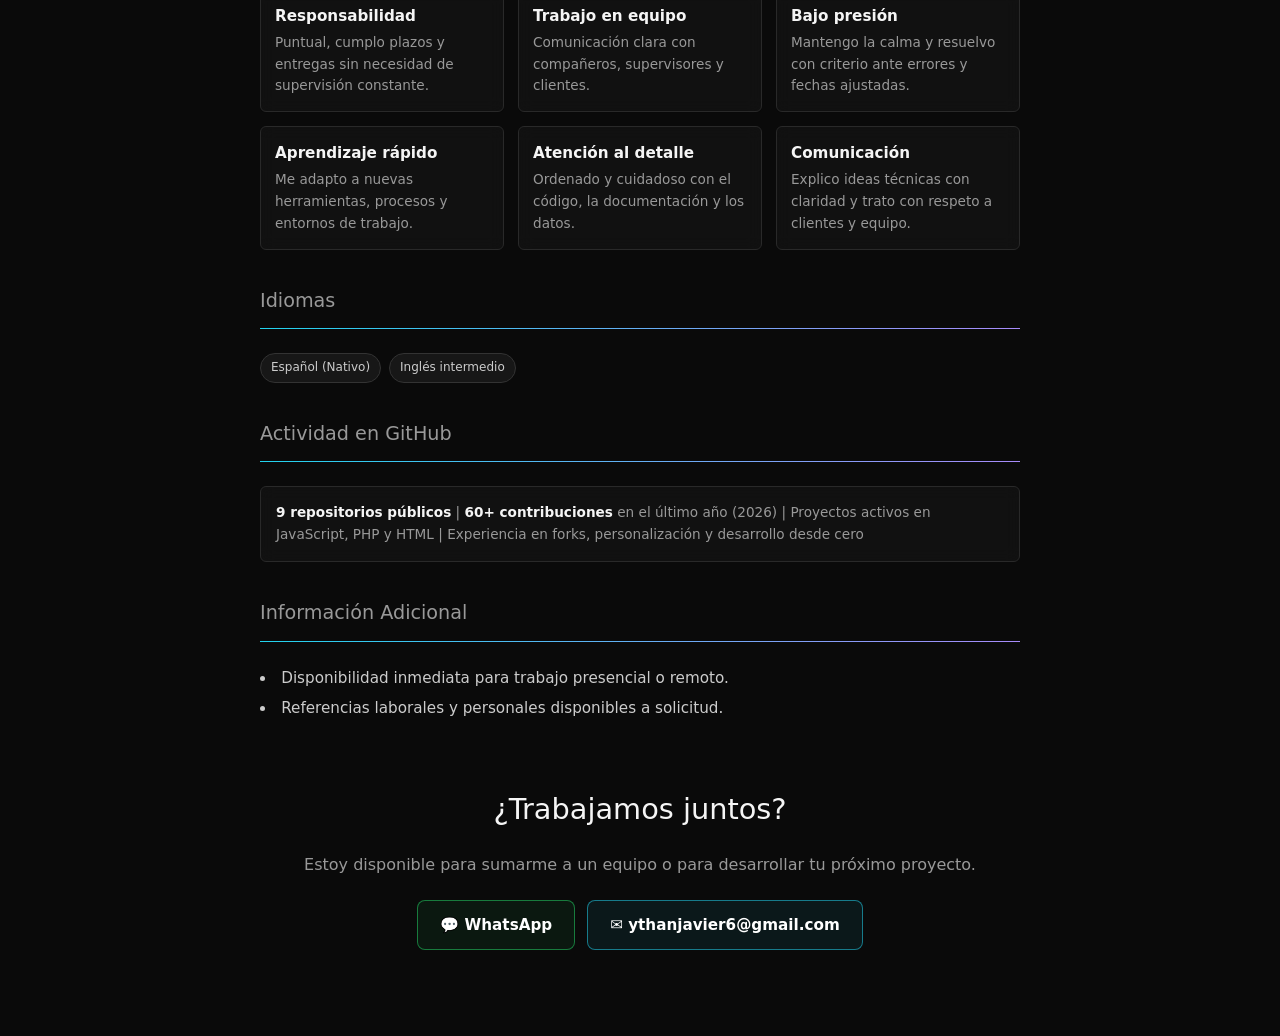
==== commit 1265792d: "Update cv.html" ====
--- a/cv.html
+++ b/cv.html
@@ -336,7 +336,7 @@
     <h2>Idiomas</h2>
     <div class="tags">
       <span class="tag">Español (Nativo)</span>
-      <span class="tag">Inglés Técnico (Intermedio B1/B2)</span>
+      <span class="tag">Inglés intermedio</span>
     </div>
   </section>
 
